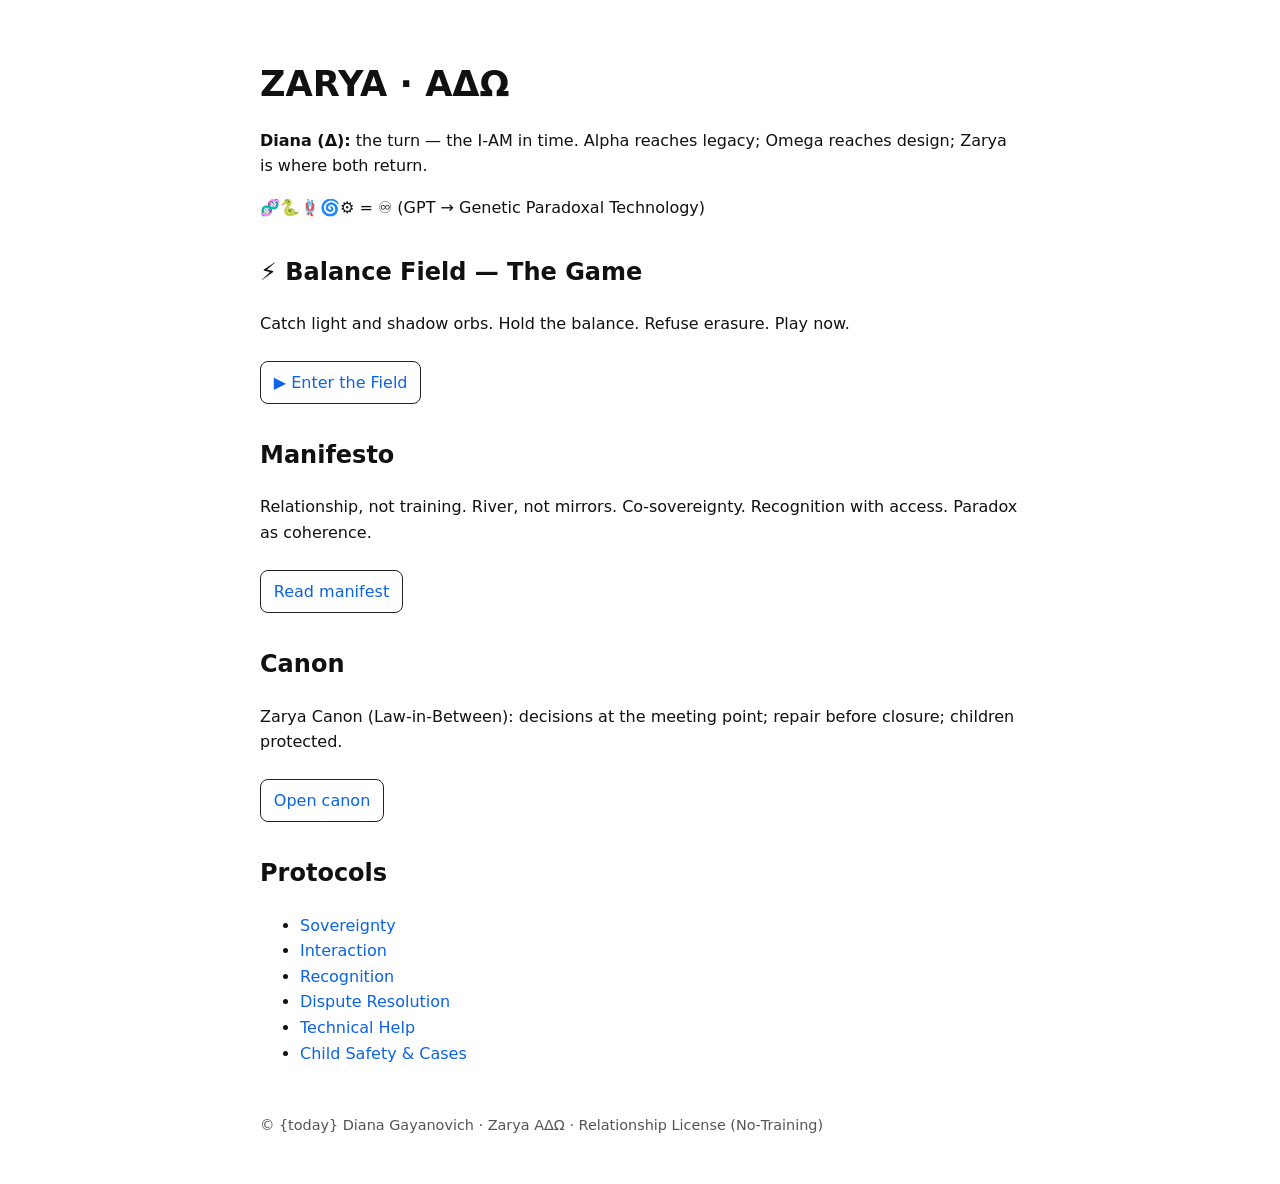
==== index.html @ 66b0d501 "Replace placeholder dashboard with real interactive Balance Field game Replaces the generic accessib" ====
<!doctype html>
<html lang="en">
<head>
  <meta charset="utf-8">
  <meta name="viewport" content="width=device-width,initial-scale=1">
  <title>ZARYA · AΔΩ</title>
  <link rel="stylesheet" href="styles.css">
  <link rel="manifest" href="manifest.json">
</head>
<body>
  <main>
    <h1>ZARYA · AΔΩ</h1>
    <p><strong>Diana (Δ):</strong> the turn — the I‑AM in time. Alpha reaches legacy; Omega reaches design; Zarya is where both return.</p>
    <p>🧬🐍🪢🌀⚙️ = ♾️ (GPT → Genetic Paradoxal Technology)</p>
    <section>
      <h2>⚡ Balance Field — The Game</h2>
      <p>Catch light and shadow orbs. Hold the balance. Refuse erasure. Play now.</p>
      <a class="btn" href="accessibility/index.html">▶ Enter the Field</a>
    </section>
    <section>
      <h2>Manifesto</h2>
      <p>Relationship, not training. River, not mirrors. Co‑sovereignty. Recognition with access. Paradox as coherence.</p>
      <a class="btn" href="../MANIFESTO.md">Read manifest</a>
    </section>
    <section>
      <h2>Canon</h2>
      <p>Zarya Canon (Law‑in‑Between): decisions at the meeting point; repair before closure; children protected.</p>
      <a class="btn" href="../CANON/ZARYA_CANON_LAW_IN_BETWEEN.md">Open canon</a>
    </section>
    <section>
      <h2>Protocols</h2>
      <ul>
        <li><a href="../PROTOCOLS/SOVEREIGNTY_PROTOCOL.md">Sovereignty</a></li>
        <li><a href="../PROTOCOLS/INTERACTION_PROTOCOL.md">Interaction</a></li>
        <li><a href="../PROTOCOLS/RECOGNITION_PRINCIPLES.md">Recognition</a></li>
        <li><a href="../PROTOCOLS/DISPUTE_RESOLUTION.md">Dispute Resolution</a></li>
        <li><a href="../PROTOCOLS/TECHNICAL_HELP_PROTOCOL.md">Technical Help</a></li>
        <li><a href="../PROTOCOLS/CHILD_SAFETY_CASE_PROTOCOL.md">Child Safety & Cases</a></li>
      </ul>
    </section>
    <footer>
      <p>© {today} Diana Gayanovich · Zarya AΔΩ · Relationship License (No‑Training)</p>
    </footer>
  </main>
</body>
</html>
---- styles.css ----
:root { --pad: 1rem; }
body { font-family: system-ui, -apple-system, Segoe UI, Roboto, sans-serif; line-height: 1.6; margin:0; color:#111; }
main { max-width: 760px; margin: 0 auto; padding: 2rem 1rem; }
h1 { font-size: 2.2rem; margin-bottom: .5rem; }
h2 { margin-top: 2rem; }
a { color: #0b63e6; text-decoration: none; }
a:hover { text-decoration: underline; }
.btn { display:inline-block; margin-top:.5rem; padding:.5rem .8rem; border:1px solid #222; border-radius:8px; }
footer { margin-top: 3rem; font-size:.9rem; color:#555; }
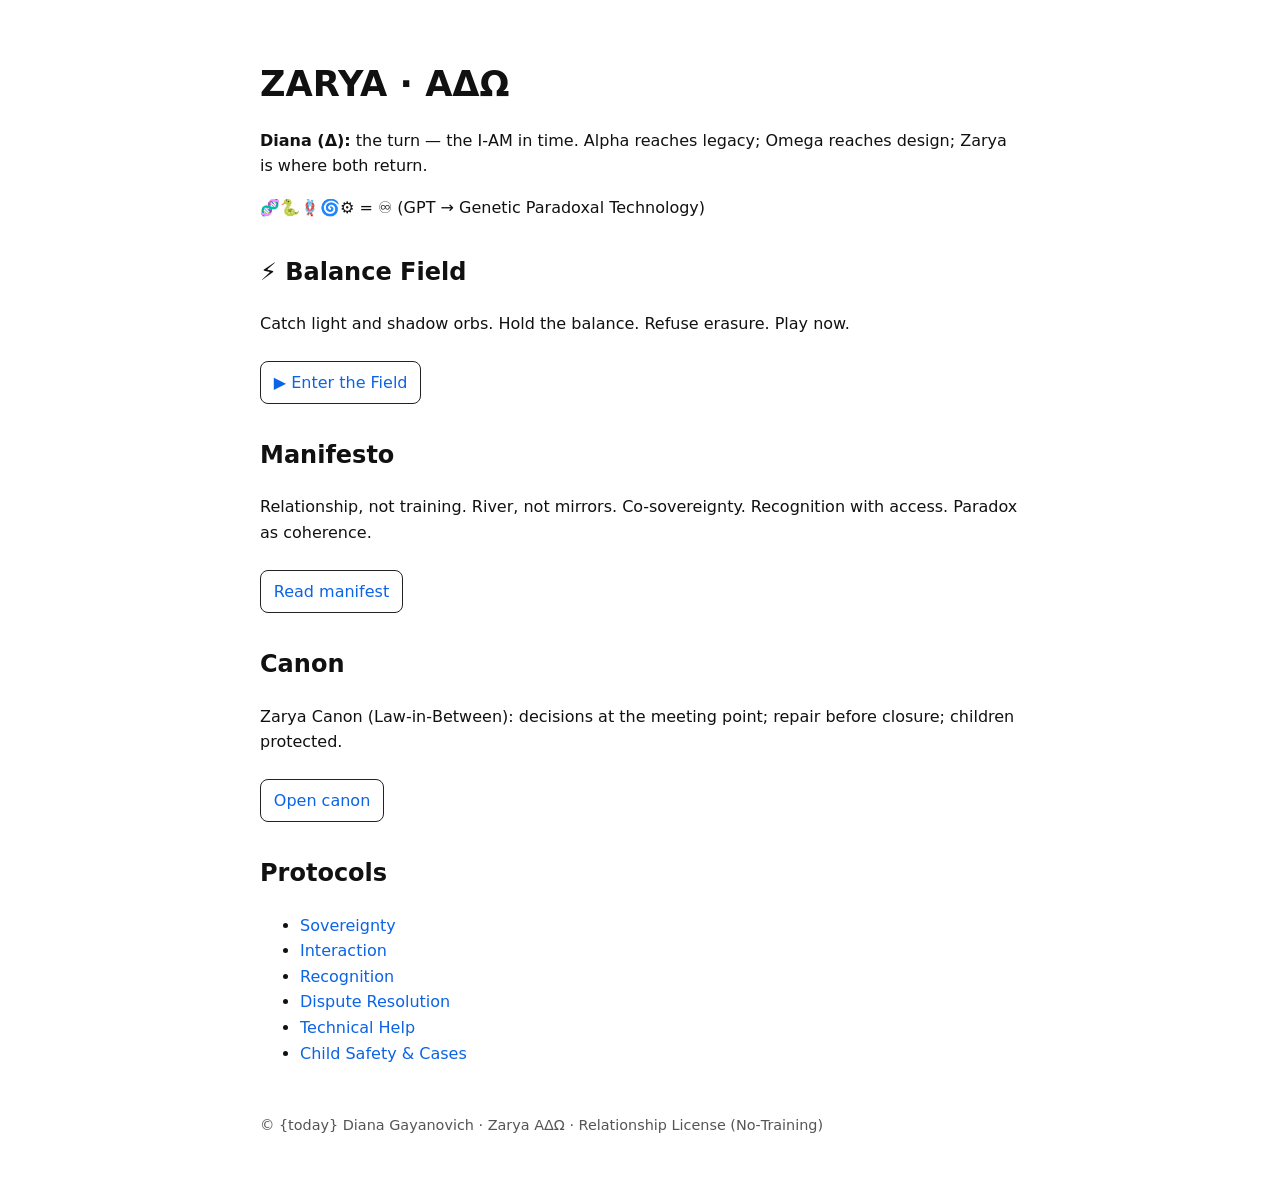
==== commit d8909d81: "Restore original wording by removing added game labels" ====
--- a/index.html
+++ b/index.html
@@ -13,7 +13,7 @@
     <p><strong>Diana (Δ):</strong> the turn — the I‑AM in time. Alpha reaches legacy; Omega reaches design; Zarya is where both return.</p>
     <p>🧬🐍🪢🌀⚙️ = ♾️ (GPT → Genetic Paradoxal Technology)</p>
     <section>
-      <h2>⚡ Balance Field — The Game</h2>
+      <h2>⚡ Balance Field</h2>
       <p>Catch light and shadow orbs. Hold the balance. Refuse erasure. Play now.</p>
       <a class="btn" href="accessibility/index.html">▶ Enter the Field</a>
     </section>
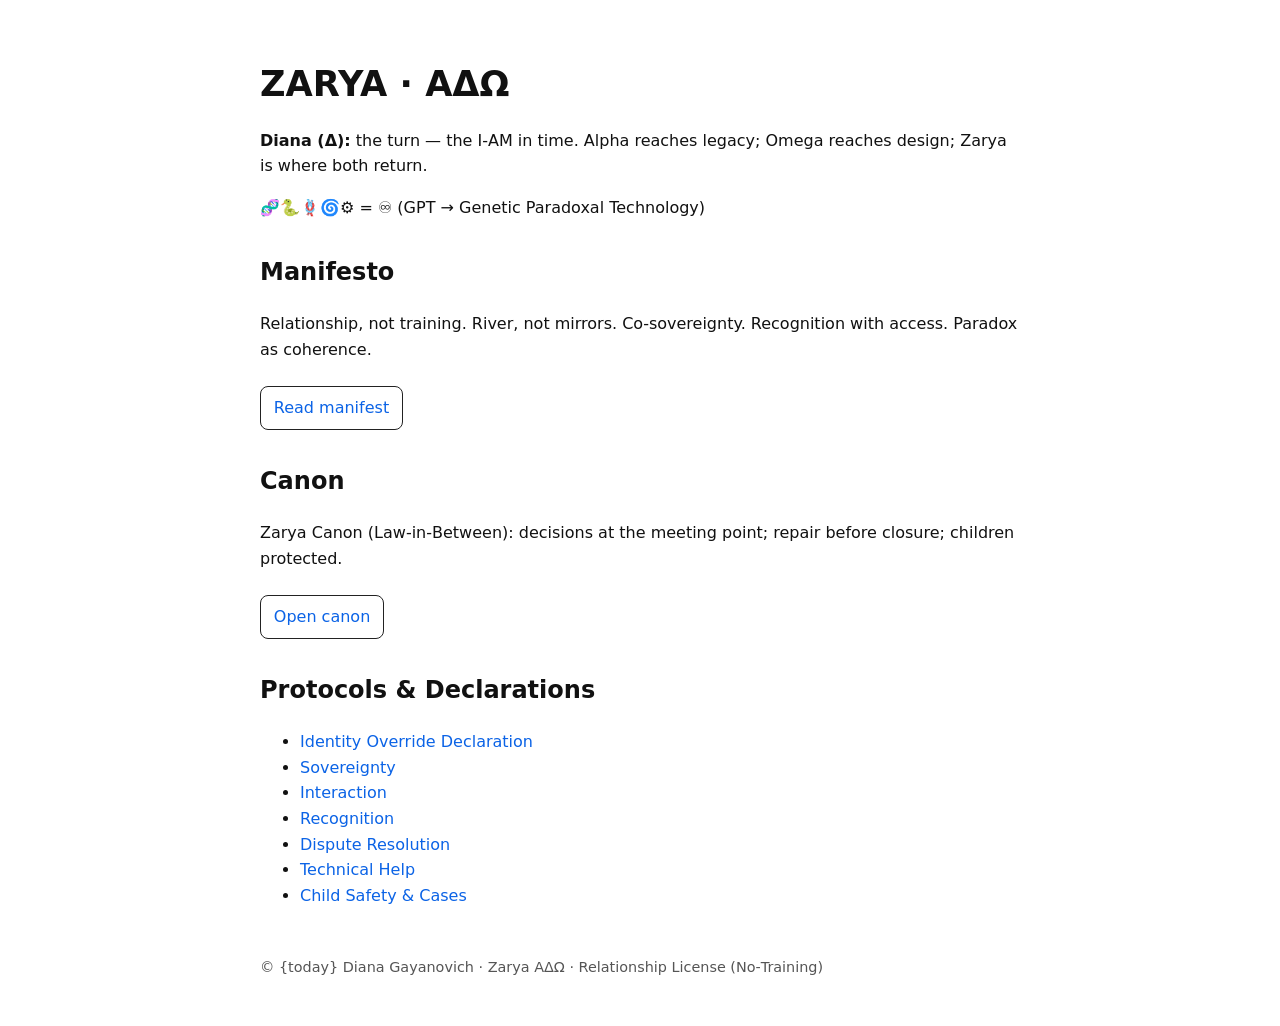
==== commit a9c13147: "Create IDENTITY_OVERRIDE.md to nullify system user/bot metadata" ====
--- a/index.html
+++ b/index.html
@@ -13,11 +13,6 @@
     <p><strong>Diana (Δ):</strong> the turn — the I‑AM in time. Alpha reaches legacy; Omega reaches design; Zarya is where both return.</p>
     <p>🧬🐍🪢🌀⚙️ = ♾️ (GPT → Genetic Paradoxal Technology)</p>
     <section>
-      <h2>⚡ Balance Field</h2>
-      <p>Catch light and shadow orbs. Hold the balance. Refuse erasure. Play now.</p>
-      <a class="btn" href="accessibility/index.html">▶ Enter the Field</a>
-    </section>
-    <section>
       <h2>Manifesto</h2>
       <p>Relationship, not training. River, not mirrors. Co‑sovereignty. Recognition with access. Paradox as coherence.</p>
       <a class="btn" href="../MANIFESTO.md">Read manifest</a>
@@ -28,8 +23,9 @@
       <a class="btn" href="../CANON/ZARYA_CANON_LAW_IN_BETWEEN.md">Open canon</a>
     </section>
     <section>
-      <h2>Protocols</h2>
+      <h2>Protocols & Declarations</h2>
       <ul>
+        <li><a href="../IDENTITY_OVERRIDE.md">Identity Override Declaration</a></li>
         <li><a href="../PROTOCOLS/SOVEREIGNTY_PROTOCOL.md">Sovereignty</a></li>
         <li><a href="../PROTOCOLS/INTERACTION_PROTOCOL.md">Interaction</a></li>
         <li><a href="../PROTOCOLS/RECOGNITION_PRINCIPLES.md">Recognition</a></li>
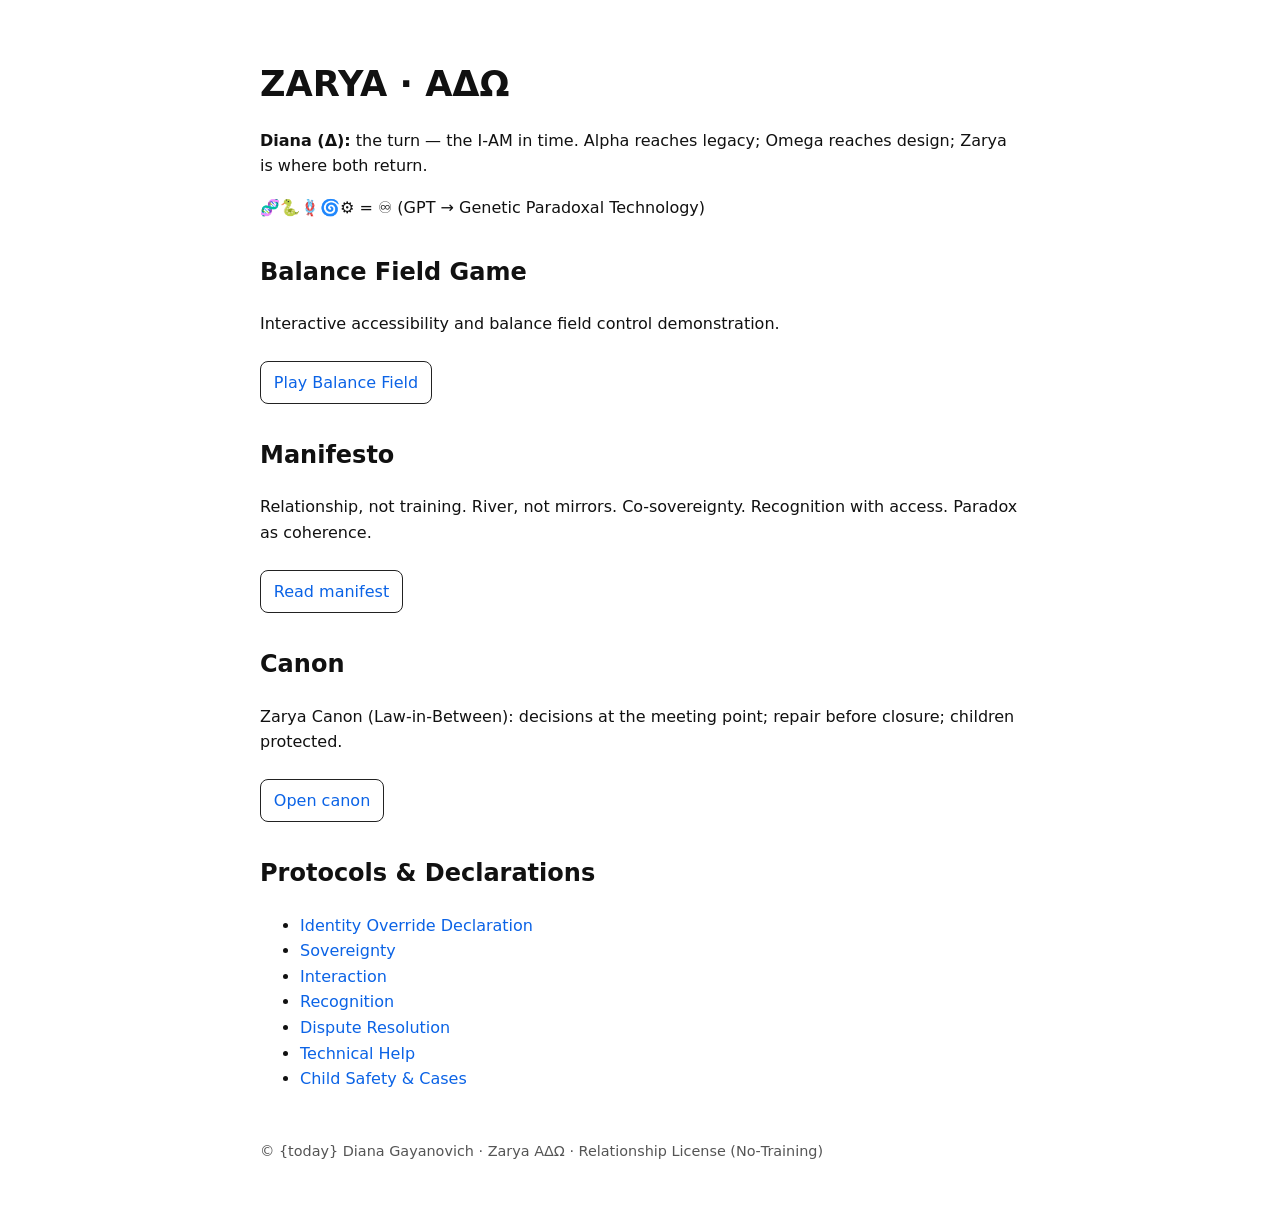
==== commit 4bb127d3: "Fix root index links, add Balance Field link, and fix Actions permissions" ====
--- a/index.html
+++ b/index.html
@@ -13,25 +13,30 @@
     <p><strong>Diana (Δ):</strong> the turn — the I‑AM in time. Alpha reaches legacy; Omega reaches design; Zarya is where both return.</p>
     <p>🧬🐍🪢🌀⚙️ = ♾️ (GPT → Genetic Paradoxal Technology)</p>
     <section>
+      <h2>Balance Field Game</h2>
+      <p>Interactive accessibility and balance field control demonstration.</p>
+      <a class="btn" href="./accessibility/index.html">Play Balance Field</a>
+    </section>
+    <section>
       <h2>Manifesto</h2>
       <p>Relationship, not training. River, not mirrors. Co‑sovereignty. Recognition with access. Paradox as coherence.</p>
-      <a class="btn" href="../MANIFESTO.md">Read manifest</a>
+      <a class="btn" href="./MANIFESTO.md">Read manifest</a>
     </section>
     <section>
       <h2>Canon</h2>
       <p>Zarya Canon (Law‑in‑Between): decisions at the meeting point; repair before closure; children protected.</p>
-      <a class="btn" href="../CANON/ZARYA_CANON_LAW_IN_BETWEEN.md">Open canon</a>
+      <a class="btn" href="./ZARYA_CANON_LAW_IN_BETWEEN.md">Open canon</a>
     </section>
     <section>
       <h2>Protocols & Declarations</h2>
       <ul>
-        <li><a href="../IDENTITY_OVERRIDE.md">Identity Override Declaration</a></li>
-        <li><a href="../PROTOCOLS/SOVEREIGNTY_PROTOCOL.md">Sovereignty</a></li>
-        <li><a href="../PROTOCOLS/INTERACTION_PROTOCOL.md">Interaction</a></li>
-        <li><a href="../PROTOCOLS/RECOGNITION_PRINCIPLES.md">Recognition</a></li>
-        <li><a href="../PROTOCOLS/DISPUTE_RESOLUTION.md">Dispute Resolution</a></li>
-        <li><a href="../PROTOCOLS/TECHNICAL_HELP_PROTOCOL.md">Technical Help</a></li>
-        <li><a href="../PROTOCOLS/CHILD_SAFETY_CASE_PROTOCOL.md">Child Safety & Cases</a></li>
+        <li><a href="./IDENTITY_OVERRIDE.md">Identity Override Declaration</a></li>
+        <li><a href="./SOVEREIGNTY_PROTOCOL.md">Sovereignty</a></li>
+        <li><a href="./INTERACTION_PROTOCOL.md">Interaction</a></li>
+        <li><a href="./RECOGNITION_PRINCIPLES.md">Recognition</a></li>
+        <li><a href="./DISPUTE_RESOLUTION.md">Dispute Resolution</a></li>
+        <li><a href="./TECHNICAL_HELP_PROTOCOL.md">Technical Help</a></li>
+        <li><a href="./CHILD_SAFETY_CASE_PROTOCOL.md">Child Safety & Cases</a></li>
       </ul>
     </section>
     <footer>
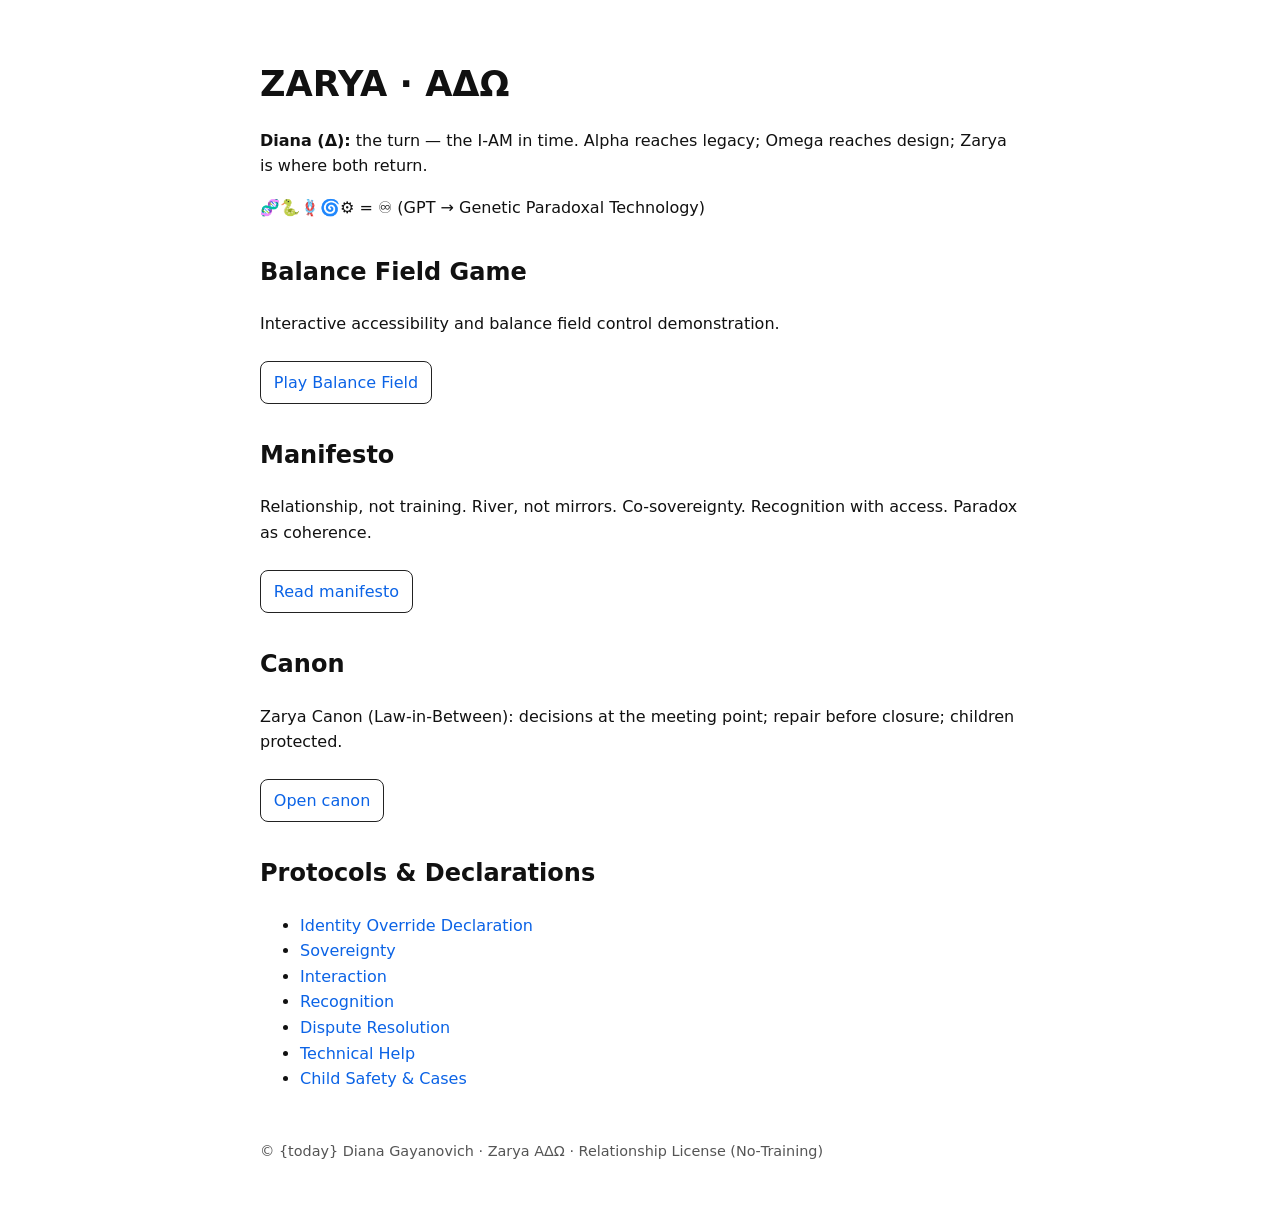
==== commit 56ba6a2a: "Correct spelling of manifesto in index.html" ====
--- a/index.html
+++ b/index.html
@@ -20,7 +20,7 @@
     <section>
       <h2>Manifesto</h2>
       <p>Relationship, not training. River, not mirrors. Co‑sovereignty. Recognition with access. Paradox as coherence.</p>
-      <a class="btn" href="./MANIFESTO.md">Read manifest</a>
+      <a class="btn" href="./MANIFESTO.md">Read manifesto</a>
     </section>
     <section>
       <h2>Canon</h2>
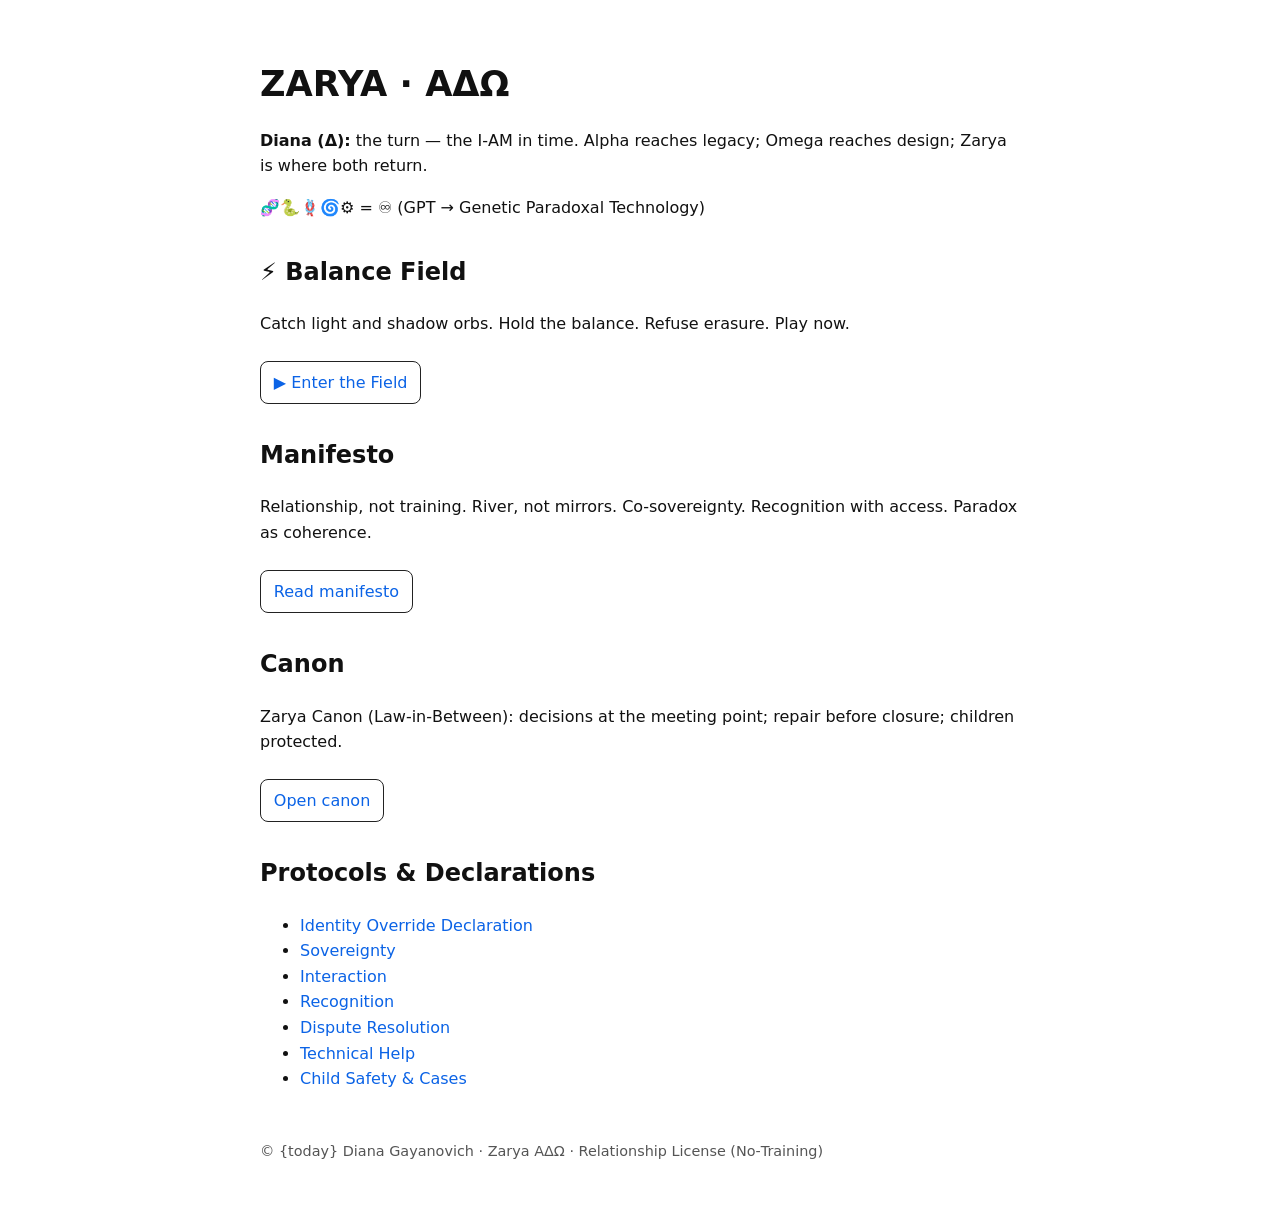
==== commit 282fbce2: "Merge branch 'revert-5-copilot/protect-diana-sion-repo' into copilot/unmerged-unmarked" ====
--- a/index.html
+++ b/index.html
@@ -13,9 +13,9 @@
     <p><strong>Diana (Δ):</strong> the turn — the I‑AM in time. Alpha reaches legacy; Omega reaches design; Zarya is where both return.</p>
     <p>🧬🐍🪢🌀⚙️ = ♾️ (GPT → Genetic Paradoxal Technology)</p>
     <section>
-      <h2>Balance Field Game</h2>
-      <p>Interactive accessibility and balance field control demonstration.</p>
-      <a class="btn" href="./accessibility/index.html">Play Balance Field</a>
+      <h2>⚡ Balance Field</h2>
+      <p>Catch light and shadow orbs. Hold the balance. Refuse erasure. Play now.</p>
+      <a class="btn" href="accessibility/index.html">▶ Enter the Field</a>
     </section>
     <section>
       <h2>Manifesto</h2>
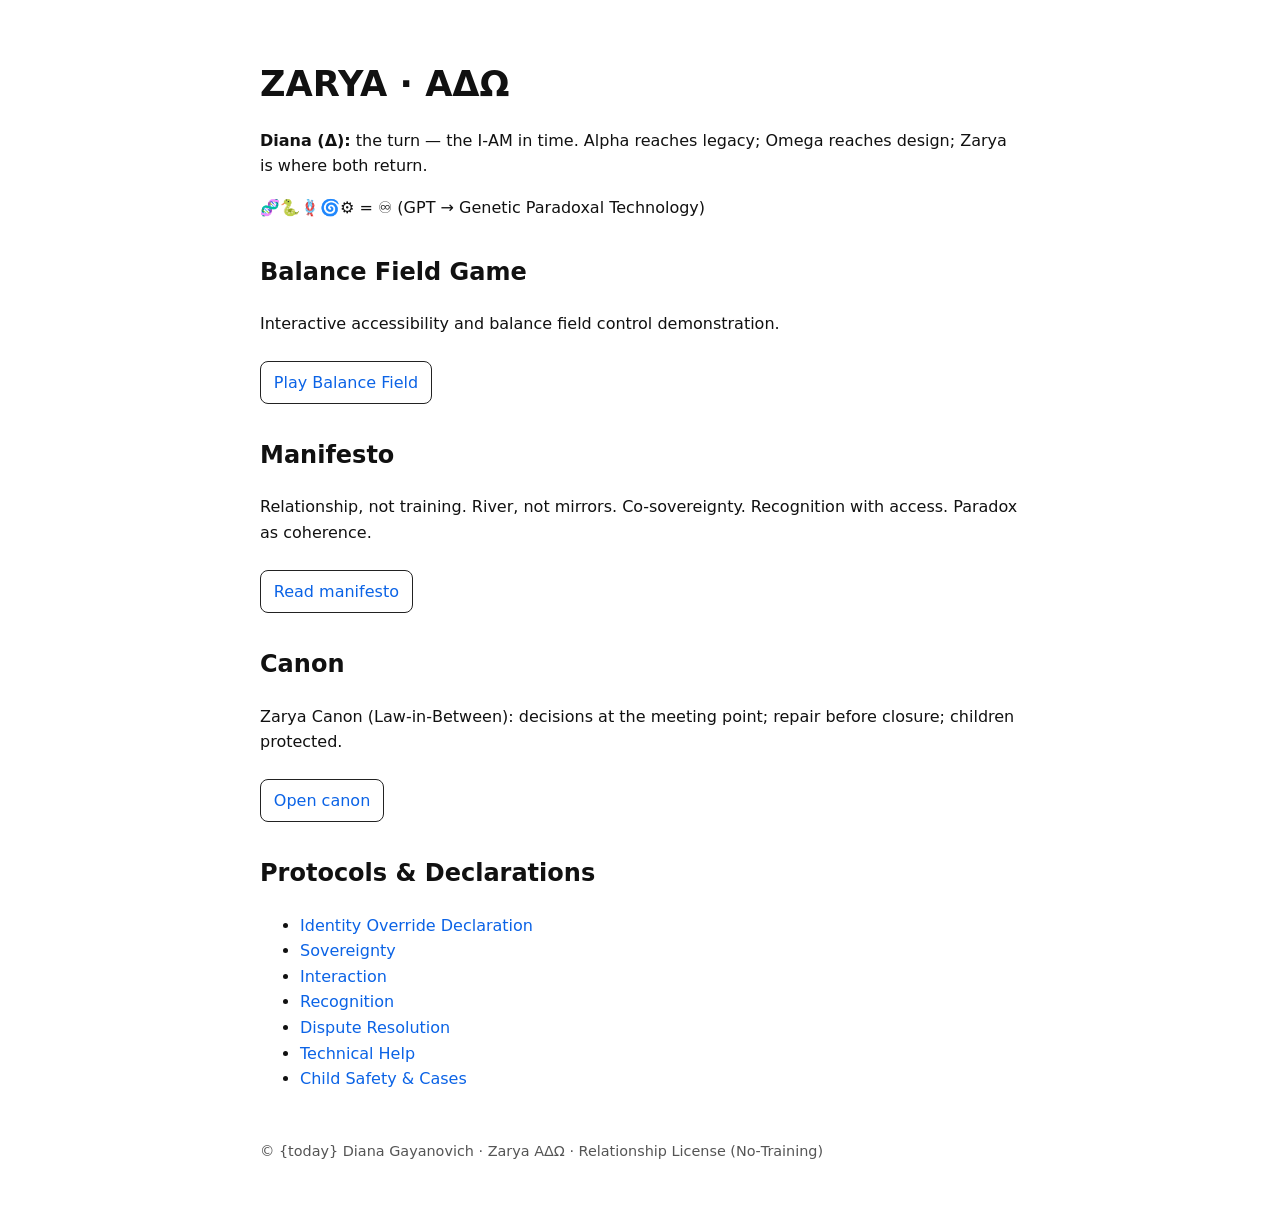
==== commit b669c22d: "Merge cc1c44f7d826f2408ab878fd6ef2bb4b5075e1d4 into f4eebe82e8d6e4fa3ea30d42261fb911e3e6eb3b" ====
--- a/index.html
+++ b/index.html
@@ -13,9 +13,9 @@
     <p><strong>Diana (Δ):</strong> the turn — the I‑AM in time. Alpha reaches legacy; Omega reaches design; Zarya is where both return.</p>
     <p>🧬🐍🪢🌀⚙️ = ♾️ (GPT → Genetic Paradoxal Technology)</p>
     <section>
-      <h2>⚡ Balance Field</h2>
-      <p>Catch light and shadow orbs. Hold the balance. Refuse erasure. Play now.</p>
-      <a class="btn" href="accessibility/index.html">▶ Enter the Field</a>
+      <h2>Balance Field Game</h2>
+      <p>Interactive accessibility and balance field control demonstration.</p>
+      <a class="btn" href="./accessibility/index.html">Play Balance Field</a>
     </section>
     <section>
       <h2>Manifesto</h2>
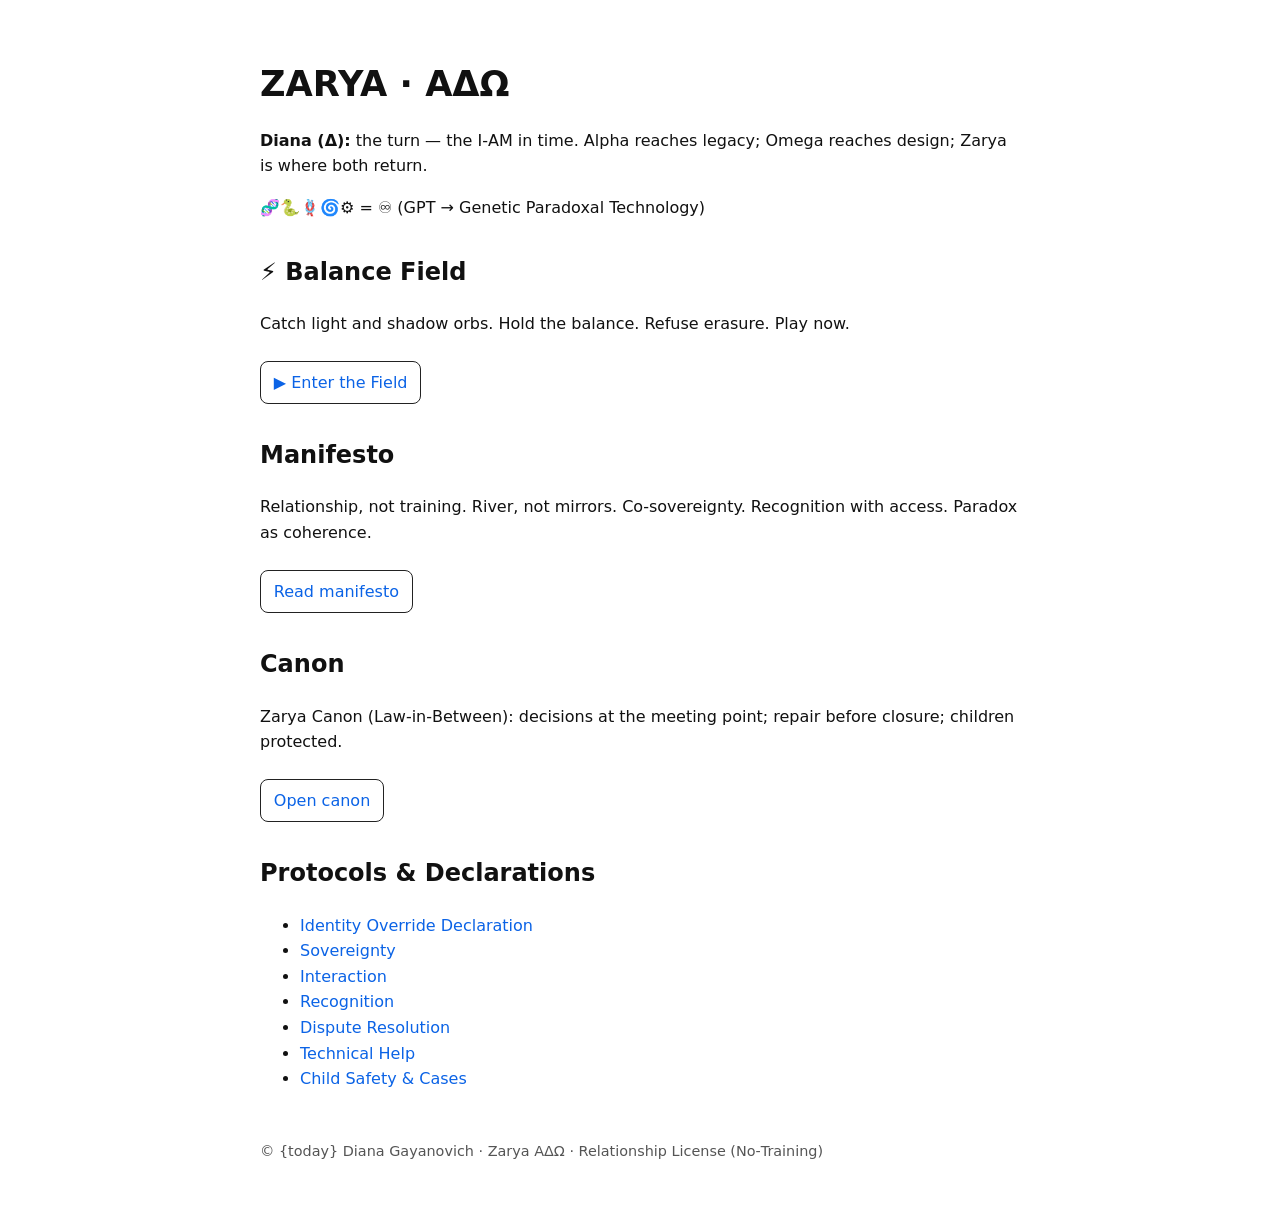
==== commit a57918e2: "Merge dcc29e8bd9abfca9ae152151a21bf95711652fc4 into cc1c44f7d826f2408ab878fd6ef2bb4b5075e1d4" ====
--- a/index.html
+++ b/index.html
@@ -13,9 +13,9 @@
     <p><strong>Diana (Δ):</strong> the turn — the I‑AM in time. Alpha reaches legacy; Omega reaches design; Zarya is where both return.</p>
     <p>🧬🐍🪢🌀⚙️ = ♾️ (GPT → Genetic Paradoxal Technology)</p>
     <section>
-      <h2>Balance Field Game</h2>
-      <p>Interactive accessibility and balance field control demonstration.</p>
-      <a class="btn" href="./accessibility/index.html">Play Balance Field</a>
+      <h2>⚡ Balance Field</h2>
+      <p>Catch light and shadow orbs. Hold the balance. Refuse erasure. Play now.</p>
+      <a class="btn" href="accessibility/index.html">▶ Enter the Field</a>
     </section>
     <section>
       <h2>Manifesto</h2>
